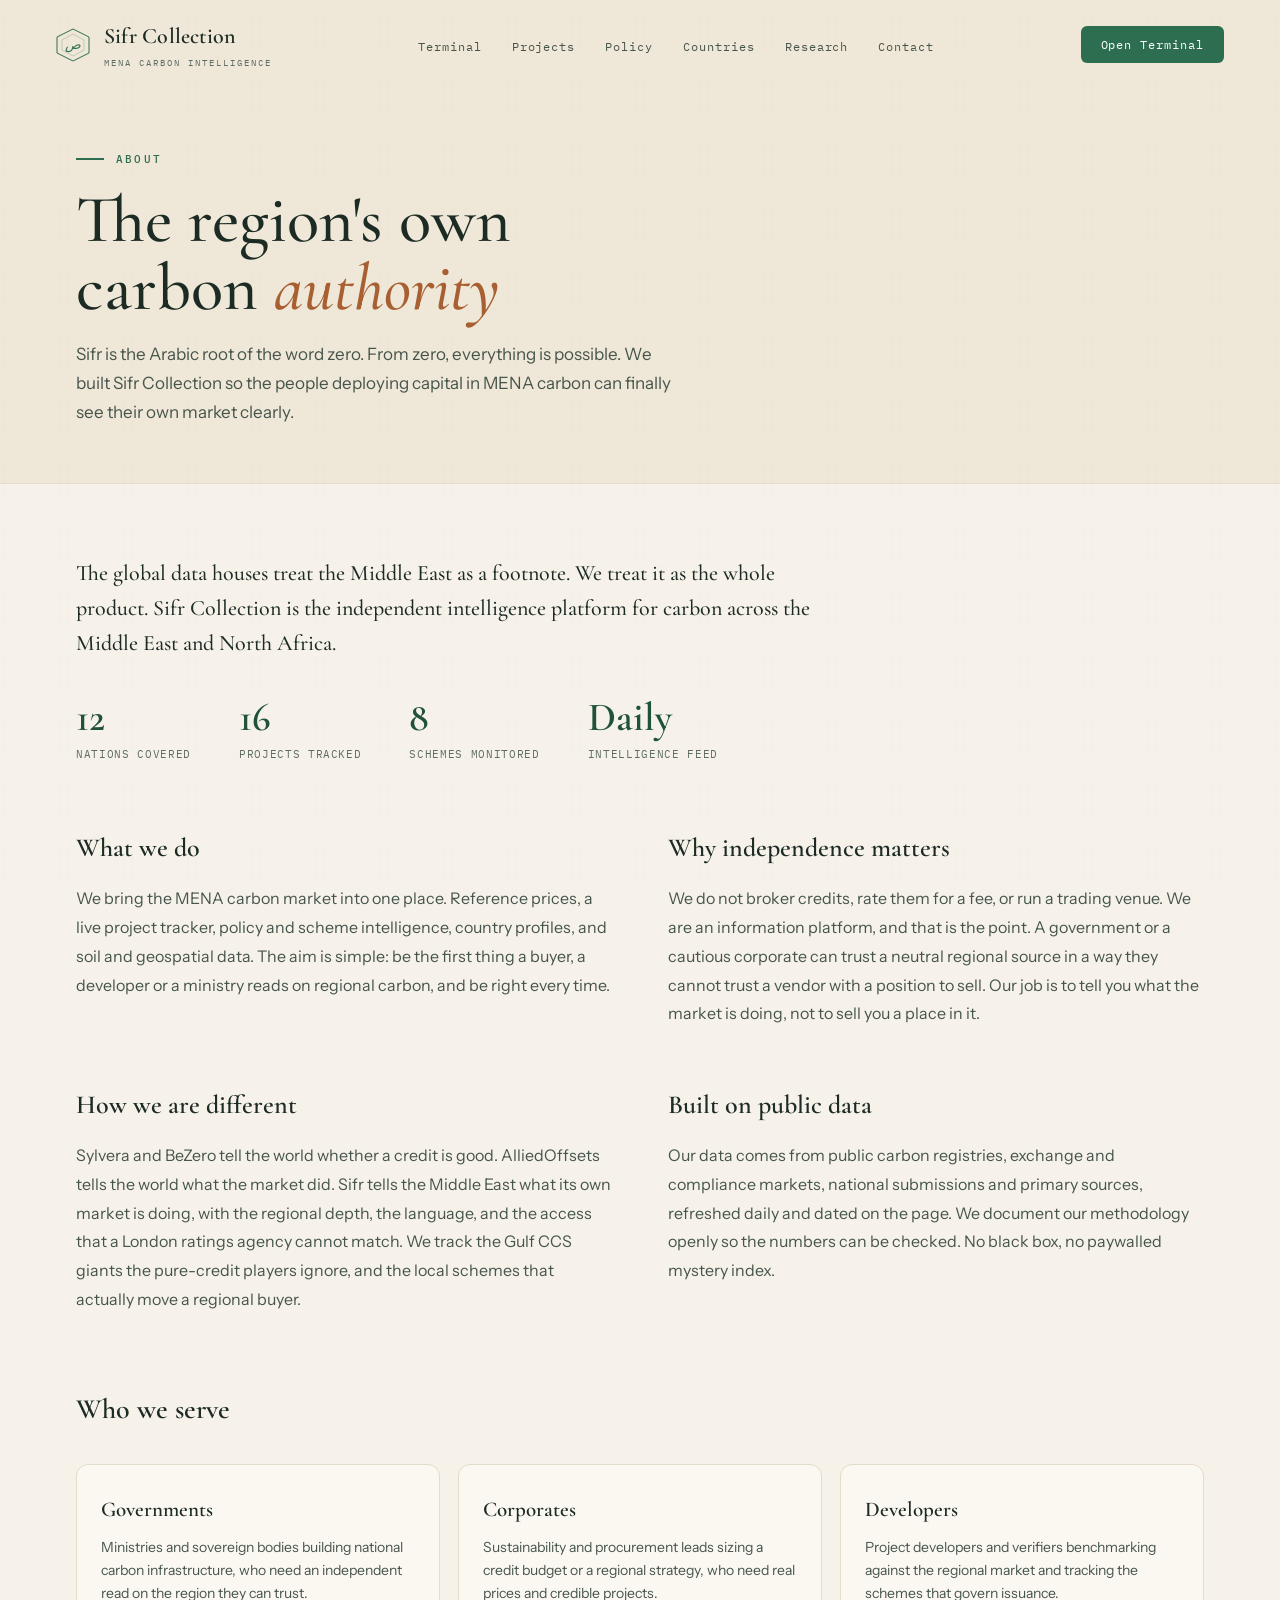
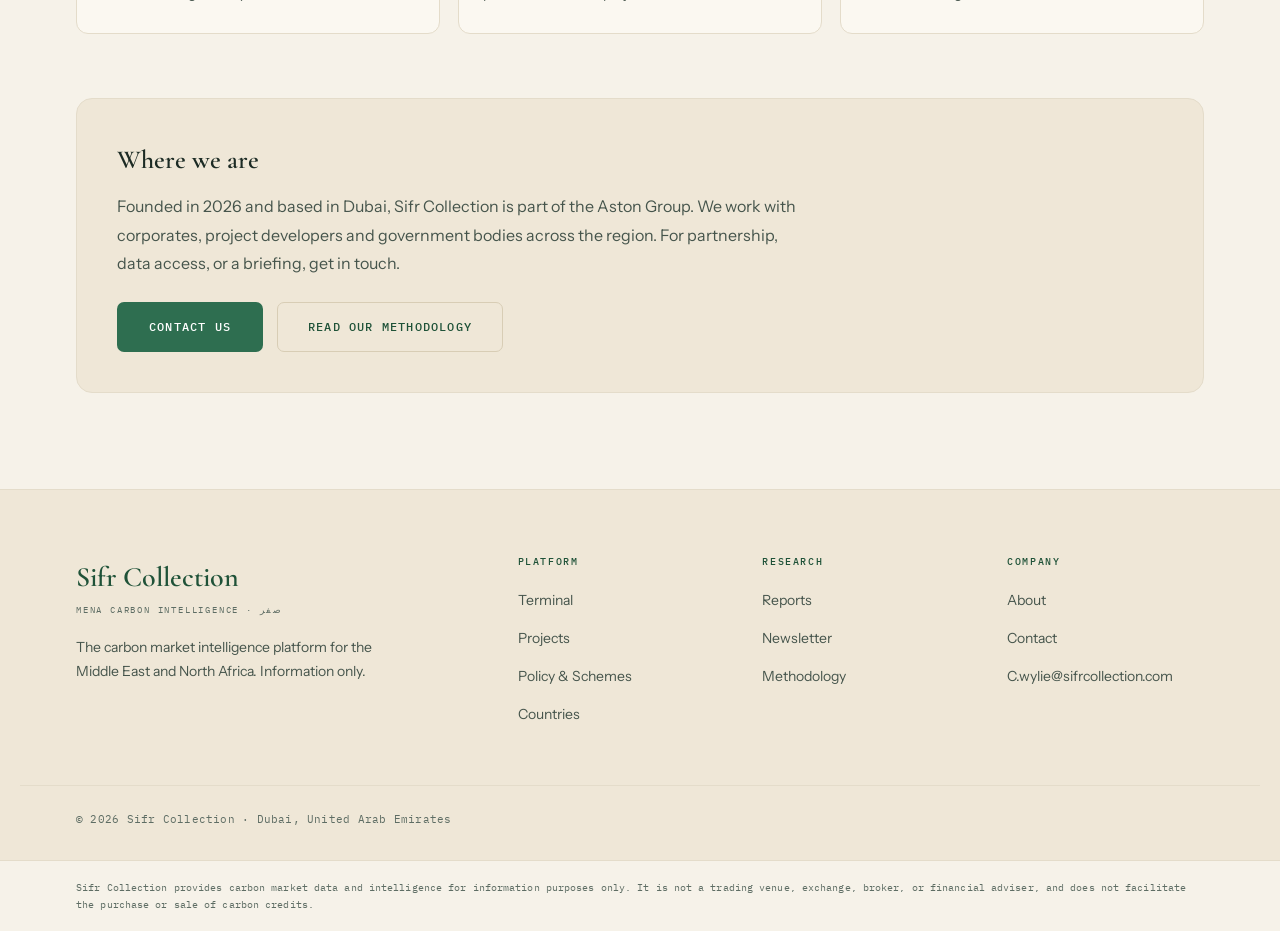
==== about.html @ 7e3edec4 "Deploy full rebuild: light design system, data-driven terminal, policy/countries/research/about/meth" ====
<!DOCTYPE html>
<html lang="en">
<head>
<meta charset="UTF-8">
<meta name="viewport" content="width=device-width, initial-scale=1.0">
<title>About Sifr Collection | MENA Carbon Intelligence</title>
<meta name="description" content="Sifr Collection is the independent carbon market intelligence platform for the Middle East and North Africa. Built for the governments, corporates and developers shaping the region's carbon economy.">
<link rel="canonical" href="https://sifrcollection.com/about">
<meta name="robots" content="index, follow, max-image-preview:large">
<link rel="icon" type="image/svg+xml" href="favicon.svg">
<meta property="og:type" content="website">
<meta property="og:site_name" content="Sifr Collection">
<meta property="og:title" content="About Sifr Collection">
<meta property="og:description" content="The independent carbon market intelligence platform for the Middle East and North Africa.">
<meta property="og:url" content="https://sifrcollection.com/about">
<meta property="og:image" content="https://sifrcollection.com/og-image.png">
<meta name="twitter:card" content="summary_large_image">
<link rel="stylesheet" href="shared.css">
<style>
.about-body { padding:72px 0 96px; }
.about-body .lede { font-size:22px; line-height:1.6; color:var(--text); max-width:760px; font-family:var(--serif); font-weight:500; }
.about-grid { display:grid; grid-template-columns:1fr 1fr; gap:56px; margin-top:64px; }
.about-block h3 { font-family:var(--serif); font-size:26px; font-weight:600; color:var(--text); margin-bottom:14px; }
.about-block p { font-size:16px; line-height:1.8; color:var(--sand-dim); }
.who-grid { display:grid; grid-template-columns:repeat(3,1fr); gap:18px; margin-top:32px; }
.who-card { background:var(--surface); border:1px solid var(--line); border-radius:12px; padding:28px 24px; }
.who-card .wt { font-family:var(--serif); font-size:21px; font-weight:600; color:var(--text); margin-bottom:8px; }
.who-card p { font-size:14px; line-height:1.65; color:var(--sand-dim); }
.fact-row { display:flex; gap:48px; flex-wrap:wrap; margin-top:36px; }
.fact .n { font-family:var(--serif); font-size:40px; font-weight:600; color:var(--green-deep); line-height:1; }
.fact .l { font-family:var(--mono); font-size:11px; letter-spacing:0.06em; color:var(--mist); text-transform:uppercase; margin-top:8px; }
@media(max-width:760px){ .about-grid{grid-template-columns:1fr;} .who-grid{grid-template-columns:1fr;} }
</style>
</head>
<body>
<div class="geo-pattern"></div>

<nav id="mainNav" class="scrolled">
  <a class="nav-logo" href="index.html">
    <svg width="34" height="34" viewBox="0 0 34 34" fill="none">
      <polygon points="17,1 33,9 33,25 17,33 1,25 1,9" fill="none" stroke="#2e6e50" stroke-width="1"/>
      <polygon points="17,6 28,12 28,22 17,28 6,22 6,12" fill="none" stroke="rgba(46,110,80,0.4)" stroke-width="0.6"/>
      <text x="17" y="21" text-anchor="middle" font-family="Georgia" font-size="13" fill="#2e6e50" font-style="italic">ص</text>
    </svg>
    <div><div class="nav-logo-ar">Sifr Collection</div><div class="nav-logo-en">MENA Carbon Intelligence</div></div>
  </a>
  <ul class="nav-links">
    <li><a href="dashboard.html">Terminal</a></li>
    <li><a href="projects.html">Projects</a></li>
    <li><a href="policy.html">Policy</a></li>
    <li><a href="countries.html">Countries</a></li>
    <li><a href="research.html">Research</a></li>
    <li><a href="index.html#contact">Contact</a></li>
  </ul>
  <a href="dashboard.html" class="nav-cta">Open Terminal</a>
</nav>

<section class="page-hero2">
  <div class="section-inner">
    <div class="eyebrow">About</div>
    <h1>The region's own<br>carbon <em>authority</em></h1>
    <p>Sifr is the Arabic root of the word zero. From zero, everything is possible. We built Sifr Collection so the people deploying capital in MENA carbon can finally see their own market clearly.</p>
  </div>
</section>

<section class="about-body">
  <div class="section-inner">
    <p class="lede">The global data houses treat the Middle East as a footnote. We treat it as the whole product. Sifr Collection is the independent intelligence platform for carbon across the Middle East and North Africa.</p>

    <div class="fact-row">
      <div class="fact"><div class="n">12</div><div class="l">Nations covered</div></div>
      <div class="fact"><div class="n">16</div><div class="l">Projects tracked</div></div>
      <div class="fact"><div class="n">8</div><div class="l">Schemes monitored</div></div>
      <div class="fact"><div class="n">Daily</div><div class="l">Intelligence feed</div></div>
    </div>

    <div class="about-grid">
      <div class="about-block">
        <h3>What we do</h3>
        <p>We bring the MENA carbon market into one place. Reference prices, a live project tracker, policy and scheme intelligence, country profiles, and soil and geospatial data. The aim is simple: be the first thing a buyer, a developer or a ministry reads on regional carbon, and be right every time.</p>
      </div>
      <div class="about-block">
        <h3>Why independence matters</h3>
        <p>We do not broker credits, rate them for a fee, or run a trading venue. We are an information platform, and that is the point. A government or a cautious corporate can trust a neutral regional source in a way they cannot trust a vendor with a position to sell. Our job is to tell you what the market is doing, not to sell you a place in it.</p>
      </div>
      <div class="about-block">
        <h3>How we are different</h3>
        <p>Sylvera and BeZero tell the world whether a credit is good. AlliedOffsets tells the world what the market did. Sifr tells the Middle East what its own market is doing, with the regional depth, the language, and the access that a London ratings agency cannot match. We track the Gulf CCS giants the pure-credit players ignore, and the local schemes that actually move a regional buyer.</p>
      </div>
      <div class="about-block">
        <h3>Built on public data</h3>
        <p>Our data comes from public carbon registries, exchange and compliance markets, national submissions and primary sources, refreshed daily and dated on the page. We document our methodology openly so the numbers can be checked. No black box, no paywalled mystery index.</p>
      </div>
    </div>

    <h3 style="font-family:var(--serif);font-size:28px;font-weight:600;color:var(--text);margin-top:72px">Who we serve</h3>
    <div class="who-grid">
      <div class="who-card"><div class="wt">Governments</div><p>Ministries and sovereign bodies building national carbon infrastructure, who need an independent read on the region they can trust.</p></div>
      <div class="who-card"><div class="wt">Corporates</div><p>Sustainability and procurement leads sizing a credit budget or a regional strategy, who need real prices and credible projects.</p></div>
      <div class="who-card"><div class="wt">Developers</div><p>Project developers and verifiers benchmarking against the regional market and tracking the schemes that govern issuance.</p></div>
    </div>

    <div style="margin-top:64px;padding:40px;background:var(--alt);border:1px solid var(--line);border-radius:16px">
      <h3 style="font-family:var(--serif);font-size:26px;font-weight:600;color:var(--text);margin-bottom:10px">Where we are</h3>
      <p style="font-size:16px;line-height:1.8;color:var(--sand-dim);max-width:680px">Founded in 2026 and based in Dubai, Sifr Collection is part of the Aston Group. We work with corporates, project developers and government bodies across the region. For partnership, data access, or a briefing, get in touch.</p>
      <div style="margin-top:24px;display:flex;gap:14px;flex-wrap:wrap">
        <a class="btn-primary" href="index.html#contact">Contact us</a>
        <a class="btn-secondary" href="methodology.html">Read our methodology</a>
      </div>
    </div>
  </div>
</section>

<footer>
  <div class="footer-grid">
    <div>
      <div class="footer-logo-text">Sifr Collection</div>
      <div class="footer-tagline">MENA Carbon Intelligence · صفر</div>
      <p class="footer-desc">The carbon market intelligence platform for the Middle East and North Africa. Information only.</p>
    </div>
    <div><div class="footer-col-title">Platform</div><ul class="footer-links">
      <li><a href="dashboard.html">Terminal</a></li><li><a href="projects.html">Projects</a></li>
      <li><a href="policy.html">Policy &amp; Schemes</a></li><li><a href="countries.html">Countries</a></li>
    </ul></div>
    <div><div class="footer-col-title">Research</div><ul class="footer-links">
      <li><a href="research.html">Reports</a></li><li><a href="research.html#newsletter">Newsletter</a></li>
      <li><a href="methodology.html">Methodology</a></li>
    </ul></div>
    <div><div class="footer-col-title">Company</div><ul class="footer-links">
      <li><a href="about.html">About</a></li><li><a href="index.html#contact">Contact</a></li>
      <li><a href="mailto:C.wylie@sifrcollection.com">C.wylie@sifrcollection.com</a></li>
    </ul></div>
  </div>
  <div class="footer-bottom"><div class="footer-copy">© 2026 Sifr Collection · Dubai, United Arab Emirates</div></div>
</footer>
<div class="disclaimer-strip"><div class="disclaimer-inner">Sifr Collection provides carbon market data and intelligence for information purposes only. It is not a trading venue, exchange, broker, or financial adviser, and does not facilitate the purchase or sale of carbon credits.</div></div>

<script>
const nav=document.getElementById('mainNav'); addEventListener('scroll',()=>nav.classList.toggle('scrolled',scrollY>40),{passive:true});
</script>
</body>
</html>
---- shared.css ----
/* ── SIFR COLLECTION — SHARED STYLES (Light / Airy system) ── */
@import url('https://fonts.googleapis.com/css2?family=Cormorant+Garamond:ital,wght@0,400;0,500;0,600;1,400;1,500&family=Instrument+Sans:wght@400;500;600&family=IBM+Plex+Mono:wght@400;500&display=swap');

:root {
  /* Surfaces */
  --paper: #f6f2e9;        /* page background (warm ivory) */
  --surface: #fbf8f1;      /* cards / panels */
  --alt: #efe7d7;          /* alternating section bands */
  /* Legacy aliases kept so existing component CSS still resolves */
  --ink: #f6f2e9;          /* was dark bg; now = paper */
  --midnight: #efe7d7;     /* was dark section; now = alt band */
  --stone: #ece4d3;
  --slate: #d8cdb5;        /* now a light border tone */

  /* Text */
  --text: #1c2b24;         /* primary ink */
  --sand: #1c2b24;         /* legacy: primary text */
  --sand-dim: #46554c;     /* legacy: secondary body text */
  --mist: #5e6d64;         /* legacy: muted captions */

  /* Accents */
  --green: #2e6e50;
  --green-deep: #1f5238;
  --verdigris: #2e6e50;        /* legacy alias */
  --verdigris-bright: #2e6e50; /* legacy alias */
  --clay: #a85f32;
  --copper: #a85f32;
  --gold: #9a7b3e;
  --up: #2e6e50;
  --dn: #a8472e;

  /* Lines */
  --line: #e4dcca;
  --line-strong: #d8cdb5;

  --serif: 'Cormorant Garamond', Georgia, serif;
  --sans: 'Instrument Sans', system-ui, sans-serif;
  --mono: 'IBM Plex Mono', monospace;
}

*, *::before, *::after { margin:0; padding:0; box-sizing:border-box; }
html { scroll-behavior: smooth; }
body { background: var(--paper); color: var(--text); font-family: var(--sans); font-size: 17px; line-height: 1.65; overflow-x: hidden; -webkit-font-smoothing: antialiased; }

@media (prefers-reduced-motion: reduce) {
  *, *::before, *::after { animation-duration:0.001ms !important; animation-iteration-count:1 !important; transition-duration:0.001ms !important; scroll-behavior:auto !important; }
  .reveal { opacity:1 !important; transform:none !important; }
}
:focus-visible { outline: 2px solid var(--green); outline-offset: 3px; }

/* Decorative geo texture: very subtle on light */
.geo-pattern { position:fixed; inset:0; opacity:0.025; pointer-events:none; z-index:0; background-image:url("data:image/svg+xml,%3Csvg width='64' height='64' viewBox='0 0 64 64' xmlns='http://www.w3.org/2000/svg'%3E%3Cg fill='none' stroke='%231c2b24' stroke-width='0.5'%3E%3Cpolygon points='32,3 60,18 60,46 32,61 4,46 4,18'/%3E%3C/g%3E%3C/svg%3E"); }

/* ── NAV ── */
nav { position:fixed; top:0; left:0; right:0; z-index:100; display:flex; align-items:center; justify-content:space-between; padding:18px 56px; transition:background 0.3s, padding 0.3s, box-shadow 0.3s; }
nav.scrolled { background:rgba(246,242,233,0.9); backdrop-filter:blur(14px); padding:12px 56px; border-bottom:1px solid var(--line); }
.nav-logo { display:flex; align-items:center; gap:14px; text-decoration:none; }
.nav-logo-ar { font-family:var(--serif); font-size:22px; font-weight:600; color:var(--text); letter-spacing:0.01em; }
.nav-logo-en { font-family:var(--mono); font-size:9px; letter-spacing:0.22em; color:var(--mist); text-transform:uppercase; margin-top:2px; }
.nav-links { display:flex; gap:30px; list-style:none; }
.nav-links a { font-family:var(--mono); font-size:12px; letter-spacing:0.08em; color:var(--sand-dim); text-decoration:none; transition:color 0.2s; position:relative; }
.nav-links a::after { content:''; position:absolute; bottom:-4px; left:0; right:100%; height:1.5px; background:var(--green); transition:right 0.3s ease; }
.nav-links a:hover { color:var(--green-deep); }
.nav-links a:hover::after, .nav-links a.active::after { right:0; }
.nav-links a.active { color:var(--green-deep); }
.nav-cta { font-family:var(--mono); font-size:12px; letter-spacing:0.08em; color:#fff; background:var(--green); text-decoration:none; padding:9px 20px; border-radius:6px; transition:background 0.2s; }
.nav-cta:hover { background:var(--green-deep); }

/* ── SECTIONS ── */
.section-inner { max-width:1240px; margin:0 auto; padding:0 56px; }
.section-label { font-family:var(--mono); font-size:11px; letter-spacing:0.22em; text-transform:uppercase; color:var(--green); display:flex; align-items:center; gap:12px; margin-bottom:22px; font-weight:500; }
.section-label::before { content:''; display:block; width:28px; height:2px; background:var(--green); }
.section-title { font-family:var(--serif); font-size:clamp(34px,4.2vw,58px); font-weight:500; line-height:1.05; letter-spacing:-0.005em; color:var(--text); }
.section-title em { font-style:italic; color:var(--clay); }

/* ── BUTTONS ── */
.btn-primary { font-family:var(--mono); font-size:12px; letter-spacing:0.1em; text-transform:uppercase; color:#fff; background:var(--green); border:none; padding:15px 32px; border-radius:7px; cursor:pointer; transition:background 0.25s, transform 0.15s; text-decoration:none; display:inline-block; font-weight:500; }
.btn-primary:hover { background:var(--green-deep); transform:translateY(-1px); }
.btn-secondary { font-family:var(--mono); font-size:12px; letter-spacing:0.1em; text-transform:uppercase; color:var(--green-deep); background:transparent; border:1.5px solid var(--line-strong); padding:14px 30px; border-radius:7px; cursor:pointer; transition:all 0.25s; text-decoration:none; display:inline-block; font-weight:500; }
.btn-secondary:hover { border-color:var(--green); background:rgba(46,110,80,0.05); }

/* ── REVEAL ── */
.reveal { opacity:0; transform:translateY(24px); transition:opacity 0.7s ease, transform 0.7s ease; }
.reveal.visible { opacity:1; transform:translateY(0); }
.reveal-delay-1 { transition-delay:0.08s; }
.reveal-delay-2 { transition-delay:0.16s; }
.reveal-delay-3 { transition-delay:0.24s; }
.reveal-delay-4 { transition-delay:0.32s; }

/* ── FOOTER ── */
footer { background:var(--alt); border-top:1px solid var(--line); padding:64px 0 32px; }
.footer-grid { max-width:1240px; margin:0 auto; padding:0 56px; display:grid; grid-template-columns:2fr 1fr 1fr 1fr; gap:48px; margin-bottom:48px; }
.footer-logo-text { font-family:var(--serif); font-size:28px; font-weight:600; color:var(--green-deep); margin-bottom:3px; }
.footer-tagline { font-family:var(--mono); font-size:9px; letter-spacing:0.2em; color:var(--mist); text-transform:uppercase; margin-bottom:18px; }
.footer-desc { font-size:14px; color:var(--sand-dim); line-height:1.7; max-width:300px; }
.footer-col-title { font-family:var(--mono); font-size:10px; letter-spacing:0.16em; color:var(--green-deep); text-transform:uppercase; margin-bottom:14px; font-weight:500; }
.footer-links { list-style:none; }
.footer-links li { margin-bottom:10px; }
.footer-links a { font-size:14px; color:var(--sand-dim); text-decoration:none; transition:color 0.2s; }
.footer-links a:hover { color:var(--green-deep); }
.footer-bottom { max-width:1240px; margin:0 auto; padding:24px 56px 0; border-top:1px solid var(--line); display:flex; justify-content:space-between; align-items:center; gap:16px; }
.footer-copy { font-family:var(--mono); font-size:11px; color:var(--mist); letter-spacing:0.02em; }
.footer-cert { display:flex; gap:10px; align-items:center; flex-wrap:wrap; }
.cert-badge { font-family:var(--mono); font-size:9px; letter-spacing:0.08em; color:var(--green-deep); border:1px solid var(--line-strong); padding:4px 9px; border-radius:4px; text-transform:uppercase; background:var(--surface); }

/* ── Legal / disclaimer ── */
.disclaimer-strip { background:var(--paper); border-top:1px solid var(--line); }
.disclaimer-inner { max-width:1240px; margin:0 auto; padding:18px 56px; font-family:var(--mono); font-size:10px; line-height:1.7; letter-spacing:0.01em; color:var(--mist); }
.source-note { font-family:var(--mono); font-size:11px; letter-spacing:0.02em; color:var(--mist); }

/* ── Scrollbar ── */
::-webkit-scrollbar { width:10px; }
::-webkit-scrollbar-track { background:var(--alt); }
::-webkit-scrollbar-thumb { background:var(--line-strong); border-radius:5px; }
::-webkit-scrollbar-thumb:hover { background:var(--mist); }

/* ── Shared page components (policy, countries, research) ── */
.page-hero2 { padding:150px 0 56px; background:var(--alt); border-bottom:1px solid var(--line); }
.page-hero2 .eyebrow { font-family:var(--mono); font-size:11px; letter-spacing:0.2em; color:var(--green); text-transform:uppercase; margin-bottom:18px; display:flex; align-items:center; gap:12px; font-weight:500; }
.page-hero2 .eyebrow::before { content:''; display:block; width:28px; height:2px; background:var(--green); }
.page-hero2 h1 { font-family:var(--serif); font-size:clamp(40px,5.2vw,68px); font-weight:500; line-height:1.02; color:var(--text); margin-bottom:18px; }
.page-hero2 h1 em { font-style:italic; color:var(--clay); }
.page-hero2 p { font-size:17px; color:var(--sand-dim); max-width:600px; line-height:1.7; }
.page-body { padding:64px 0 96px; }
.sifr-grid { display:grid; grid-template-columns:repeat(3,1fr); gap:18px; }
.sifr-card { background:var(--surface); border:1px solid var(--line); border-radius:14px; padding:28px 26px; cursor:pointer; transition:transform 0.25s, box-shadow 0.25s; }
.sifr-card:hover { transform:translateY(-3px); box-shadow:0 18px 38px -24px rgba(28,43,36,0.4); }
.sc-tag { font-family:var(--mono); font-size:9px; letter-spacing:0.1em; text-transform:uppercase; padding:4px 9px; border-radius:5px; background:rgba(46,110,80,0.1); color:var(--green-deep); border:1px solid rgba(46,110,80,0.2); display:inline-block; }
.sc-tag.amber { background:rgba(168,95,50,0.1); color:var(--clay); border-color:rgba(168,95,50,0.25); }
.sc-flag { font-size:30px; line-height:1; margin:14px 0 8px; }
.sc-title { font-family:var(--serif); font-size:24px; font-weight:600; color:var(--text); line-height:1.18; margin-top:12px; }
.sc-sub { font-family:var(--mono); font-size:10px; letter-spacing:0.06em; color:var(--mist); text-transform:uppercase; margin-top:6px; }
.sc-desc { font-size:14px; color:var(--sand-dim); line-height:1.65; margin-top:12px; }
.sc-foot { margin-top:18px; font-family:var(--mono); font-size:11px; letter-spacing:0.08em; text-transform:uppercase; color:var(--green); }
.sc-stat { display:flex; gap:18px; margin-top:14px; }
.sc-stat div span { display:block; }
.sc-stat .n { font-family:var(--serif); font-size:24px; font-weight:600; color:var(--green-deep); }
.sc-stat .l { font-family:var(--mono); font-size:9px; letter-spacing:0.06em; color:var(--mist); text-transform:uppercase; margin-top:2px; }

.sifr-backdrop { position:fixed; inset:0; background:rgba(28,43,36,0.4); backdrop-filter:blur(2px); z-index:500; opacity:0; pointer-events:none; transition:opacity 0.2s; }
.sifr-backdrop.open { opacity:1; pointer-events:auto; }
.sifr-modal { position:fixed; top:50%; left:50%; transform:translate(-50%,-48%); width:min(580px,92vw); max-height:88vh; overflow-y:auto; background:var(--surface); border:1px solid var(--line-strong); border-radius:16px; box-shadow:0 40px 80px -30px rgba(28,43,36,0.45); z-index:501; opacity:0; pointer-events:none; transition:opacity 0.2s, transform 0.2s; }
.sifr-modal.open { opacity:1; pointer-events:auto; transform:translate(-50%,-50%); }
.sm-head { padding:26px 28px; border-bottom:1px solid var(--line); display:flex; justify-content:space-between; align-items:flex-start; gap:16px; }
.sm-eyebrow { font-family:var(--mono); font-size:10px; letter-spacing:0.12em; text-transform:uppercase; color:var(--green); margin-bottom:10px; }
.sm-title { font-family:var(--serif); font-size:30px; font-weight:600; line-height:1.08; color:var(--text); }
.sm-close { width:34px; height:34px; border-radius:9px; border:1px solid var(--line-strong); background:var(--paper); color:var(--mist); font-size:20px; cursor:pointer; flex-shrink:0; line-height:1; }
.sm-close:hover { color:var(--dn); border-color:var(--dn); }
.sm-body { padding:24px 28px; }
.sm-desc { font-size:15px; line-height:1.7; color:var(--sand-dim); margin-bottom:22px; }
.sm-row { display:flex; justify-content:space-between; padding:11px 0; border-bottom:1px solid var(--line); font-size:13px; gap:16px; }
.sm-row:last-child { border-bottom:none; }
.sm-row .k { color:var(--mist); font-family:var(--mono); font-size:11px; letter-spacing:0.04em; text-transform:uppercase; flex-shrink:0; }
.sm-row .v { color:var(--text); font-weight:500; text-align:right; }
.sm-block-label { font-family:var(--mono); font-size:10px; letter-spacing:0.08em; text-transform:uppercase; color:var(--mist); margin:20px 0 8px; }
.sm-chip { display:inline-block; font-family:var(--mono); font-size:10px; color:var(--green-deep); background:rgba(46,110,80,0.08); border:1px solid rgba(46,110,80,0.18); border-radius:5px; padding:5px 9px; margin:0 6px 6px 0; }
.sm-proj { display:block; padding:10px 0; border-bottom:1px solid var(--line); text-decoration:none; color:var(--text); font-size:13px; }
.sm-proj:last-child { border-bottom:none; }
.sm-proj .pt { color:var(--mist); font-family:var(--mono); font-size:10px; }
.sm-cta { margin-top:22px; display:flex; gap:12px; flex-wrap:wrap; }

/* FAQ (AEO) */
.faq-section { padding:90px 0; background:var(--alt); }
.faq-item { border-bottom:1px solid var(--line); padding:24px 0; }
.faq-q { font-family:var(--serif); font-size:21px; font-weight:600; color:var(--text); margin-bottom:10px; }
.faq-a { font-size:15px; line-height:1.7; color:var(--sand-dim); }

@media (max-width:900px){ .sifr-grid{ grid-template-columns:1fr 1fr; } }
@media (max-width:600px){ .sifr-grid{ grid-template-columns:1fr; } }

/* ── Responsive ── */
@media (max-width: 1024px) {
  .section-inner { padding:0 32px; }
  nav, nav.scrolled { padding:14px 32px; }
  .footer-grid, .footer-bottom, .disclaimer-inner { padding-left:32px; padding-right:32px; }
}
@media (max-width: 760px) {
  body { font-size:16px; }
  .nav-links { display:none; }
  nav, nav.scrolled { padding:12px 20px; }
  .nav-cta { padding:8px 14px; }
  .section-inner { padding:0 20px; }
  .footer-grid { grid-template-columns:1fr 1fr; gap:32px; padding:0 20px; }
  .footer-bottom { flex-direction:column; align-items:flex-start; padding:24px 20px 0; }
  .disclaimer-inner { padding:16px 20px; }
}
@media (max-width: 480px) {
  .footer-grid { grid-template-columns:1fr; }
}
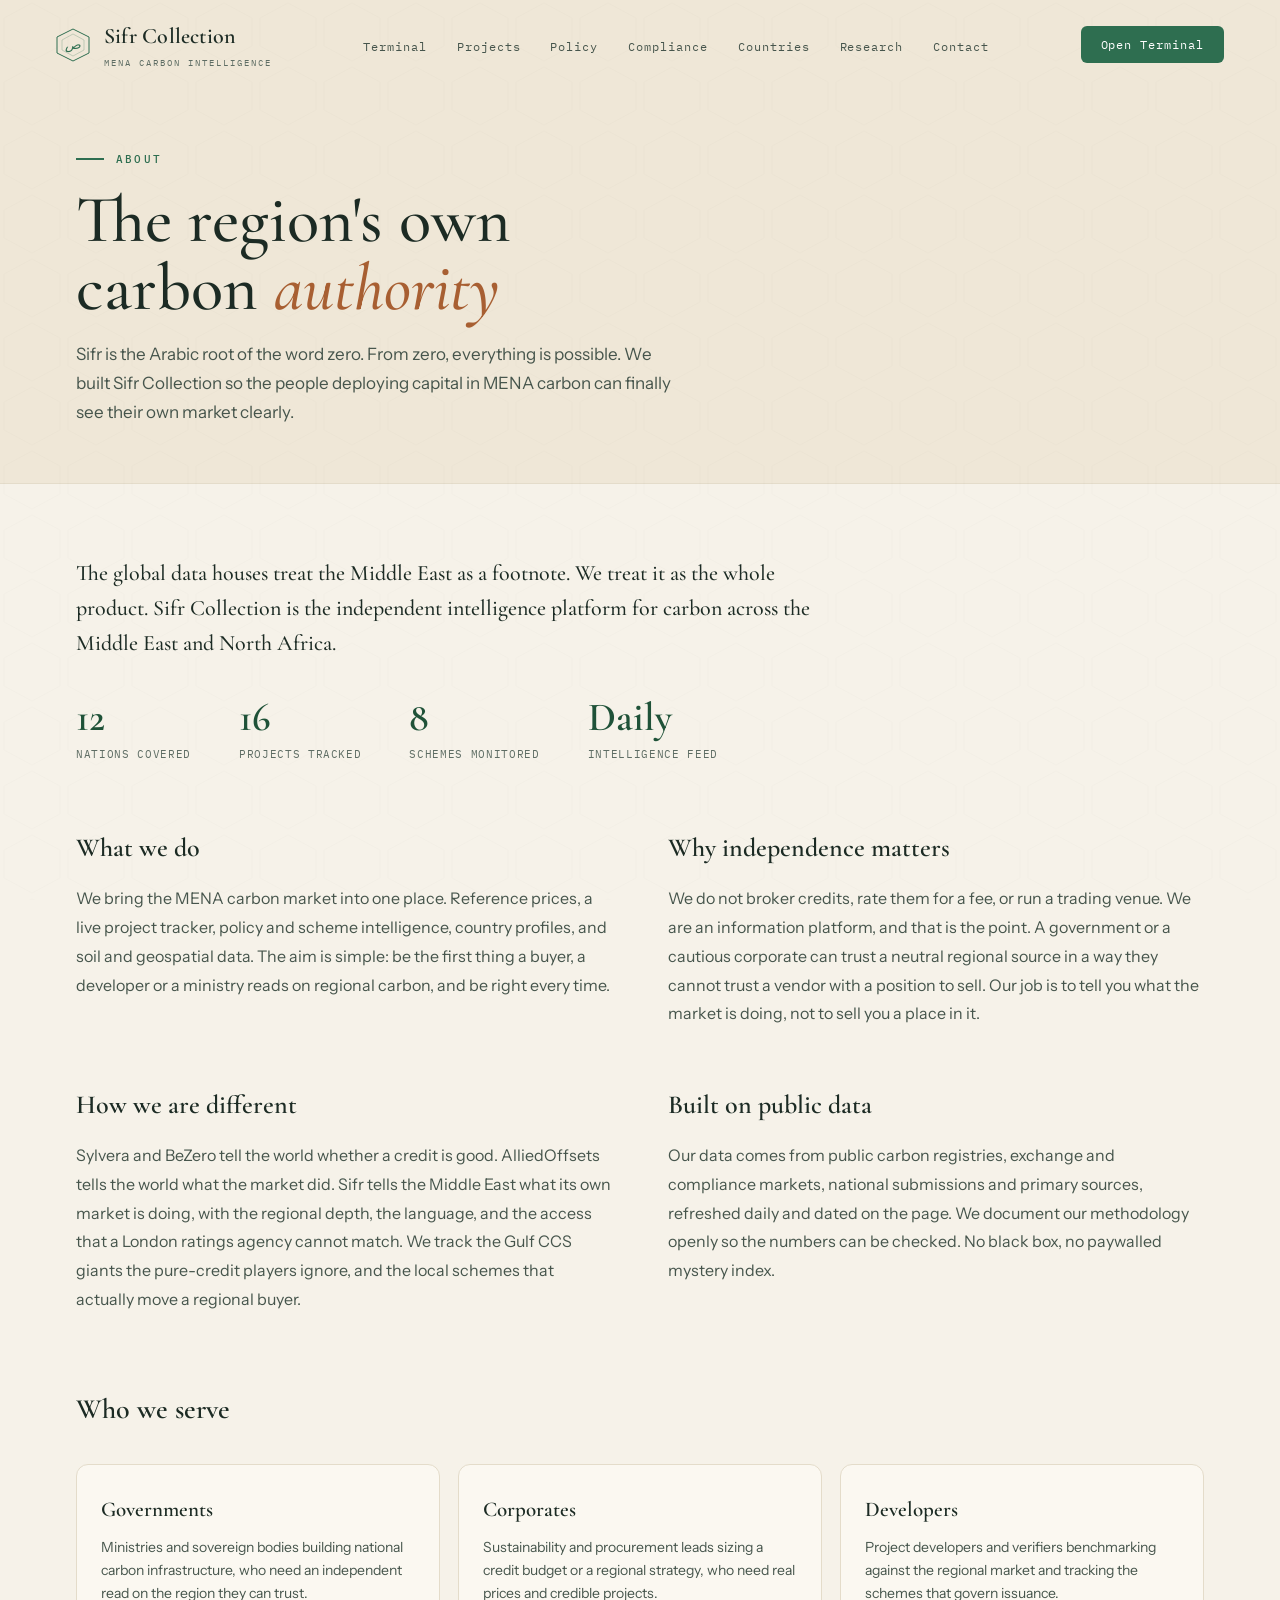
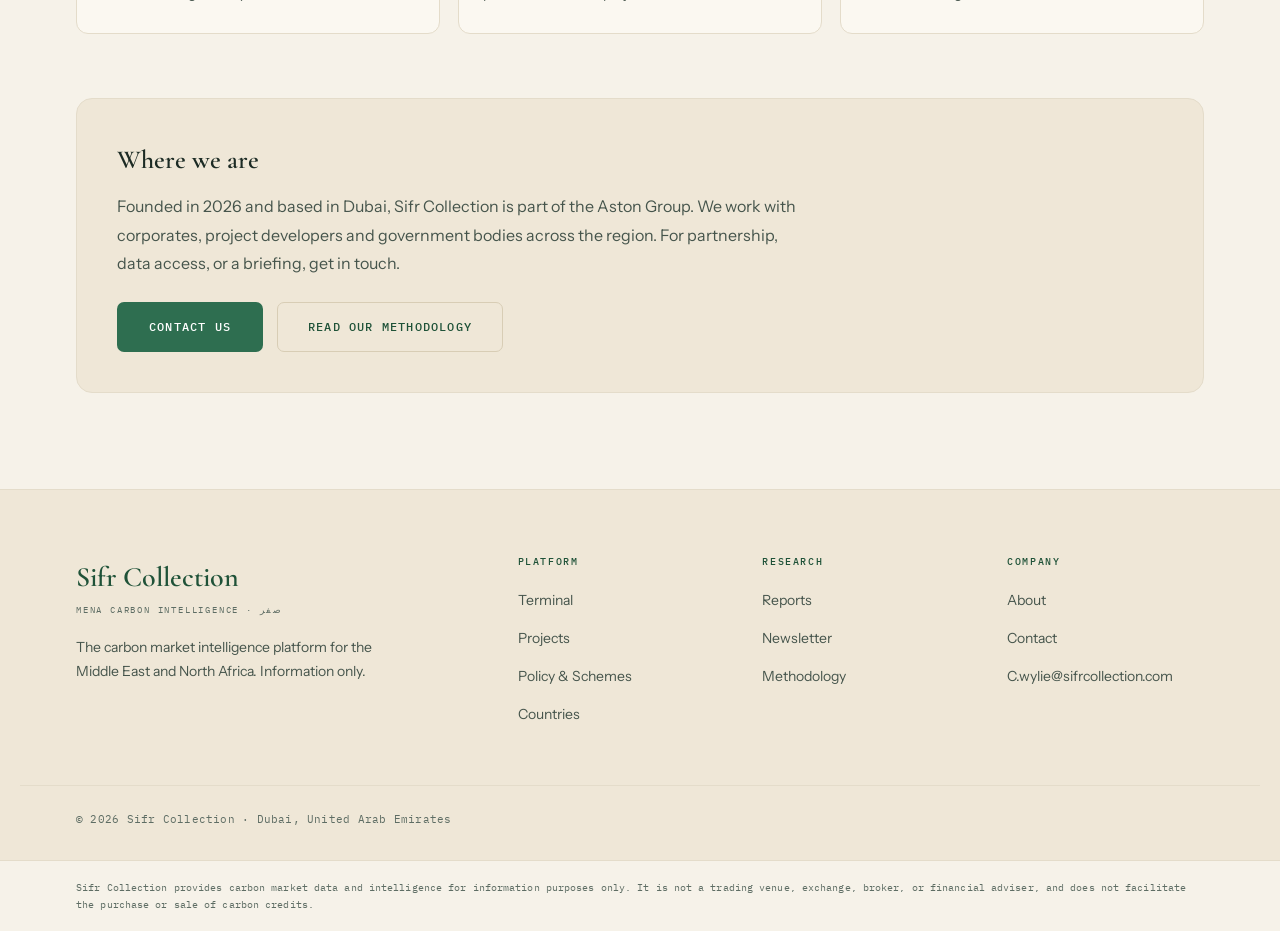
==== commit a5f8b9a1: "Add MENA compliance calendar (status board + dated deadlines) and nav link" ====
--- a/about.html
+++ b/about.html
@@ -48,6 +48,7 @@
     <li><a href="dashboard.html">Terminal</a></li>
     <li><a href="projects.html">Projects</a></li>
     <li><a href="policy.html">Policy</a></li>
+    <li><a href="compliance.html">Compliance</a></li>
     <li><a href="countries.html">Countries</a></li>
     <li><a href="research.html">Research</a></li>
     <li><a href="index.html#contact">Contact</a></li>
--- a/shared.css
+++ b/shared.css
@@ -176,14 +176,47 @@
 }
 @media (max-width: 760px) {
   body { font-size:16px; }
-  .nav-links { display:none; }
-  nav, nav.scrolled { padding:12px 20px; }
-  .nav-cta { padding:8px 14px; }
+  /* Compact 2-row mobile nav (CSS grid): logo + CTA on top,
+     a single scrollable links strip underneath. Replaces the links
+     that used to vanish, without the bulky 3-row wrap. */
+  nav, nav.scrolled {
+    display:grid; grid-template-columns:1fr auto;
+    grid-template-areas:"logo cta" "links links";
+    align-items:center; column-gap:10px; row-gap:6px;
+    padding:8px 16px;
+    background:rgba(246,242,233,0.97);
+    -webkit-backdrop-filter:blur(12px); backdrop-filter:blur(12px);
+    border-bottom:1px solid var(--line);
+  }
+  .nav-logo { grid-area:logo; gap:10px; min-width:0; }
+  .nav-logo-ar { font-size:18px; white-space:nowrap; }
+  .nav-logo-en { display:none; }
+  nav > div { grid-area:cta; justify-self:end; flex-wrap:nowrap; }
+  .nav-links {
+    grid-area:links;
+    display:flex; flex-wrap:nowrap; overflow-x:auto; gap:18px;
+    padding-top:6px; border-top:1px solid var(--line);
+    -webkit-overflow-scrolling:touch; scrollbar-width:none;
+  }
+  .nav-links::-webkit-scrollbar { display:none; }
+  .nav-links a { font-size:12.5px; letter-spacing:0.04em; white-space:nowrap; flex:0 0 auto; padding:1px 0; }
+  .nav-links a::after { display:none; }
+  .nav-cta { padding:8px 13px; }
   .section-inner { padding:0 20px; }
+  .section-title { font-size:clamp(30px,8.4vw,44px); }
+  .page-hero2 { padding:104px 0 40px; }
+  .page-hero2 p { font-size:16px; }
+  .page-body { padding:44px 0 64px; }
+  .faq-section { padding:60px 0; }
   .footer-grid { grid-template-columns:1fr 1fr; gap:32px; padding:0 20px; }
   .footer-bottom { flex-direction:column; align-items:flex-start; padding:24px 20px 0; }
   .disclaimer-inner { padding:16px 20px; }
 }
 @media (max-width: 480px) {
   .footer-grid { grid-template-columns:1fr; }
-}
+  .section-inner { padding:0 16px; }
+}
+@media (max-width: 400px) {
+  .nav-logo-ar { font-size:16px; }
+  .nav-cta { padding:7px 11px; font-size:11px; }
+}
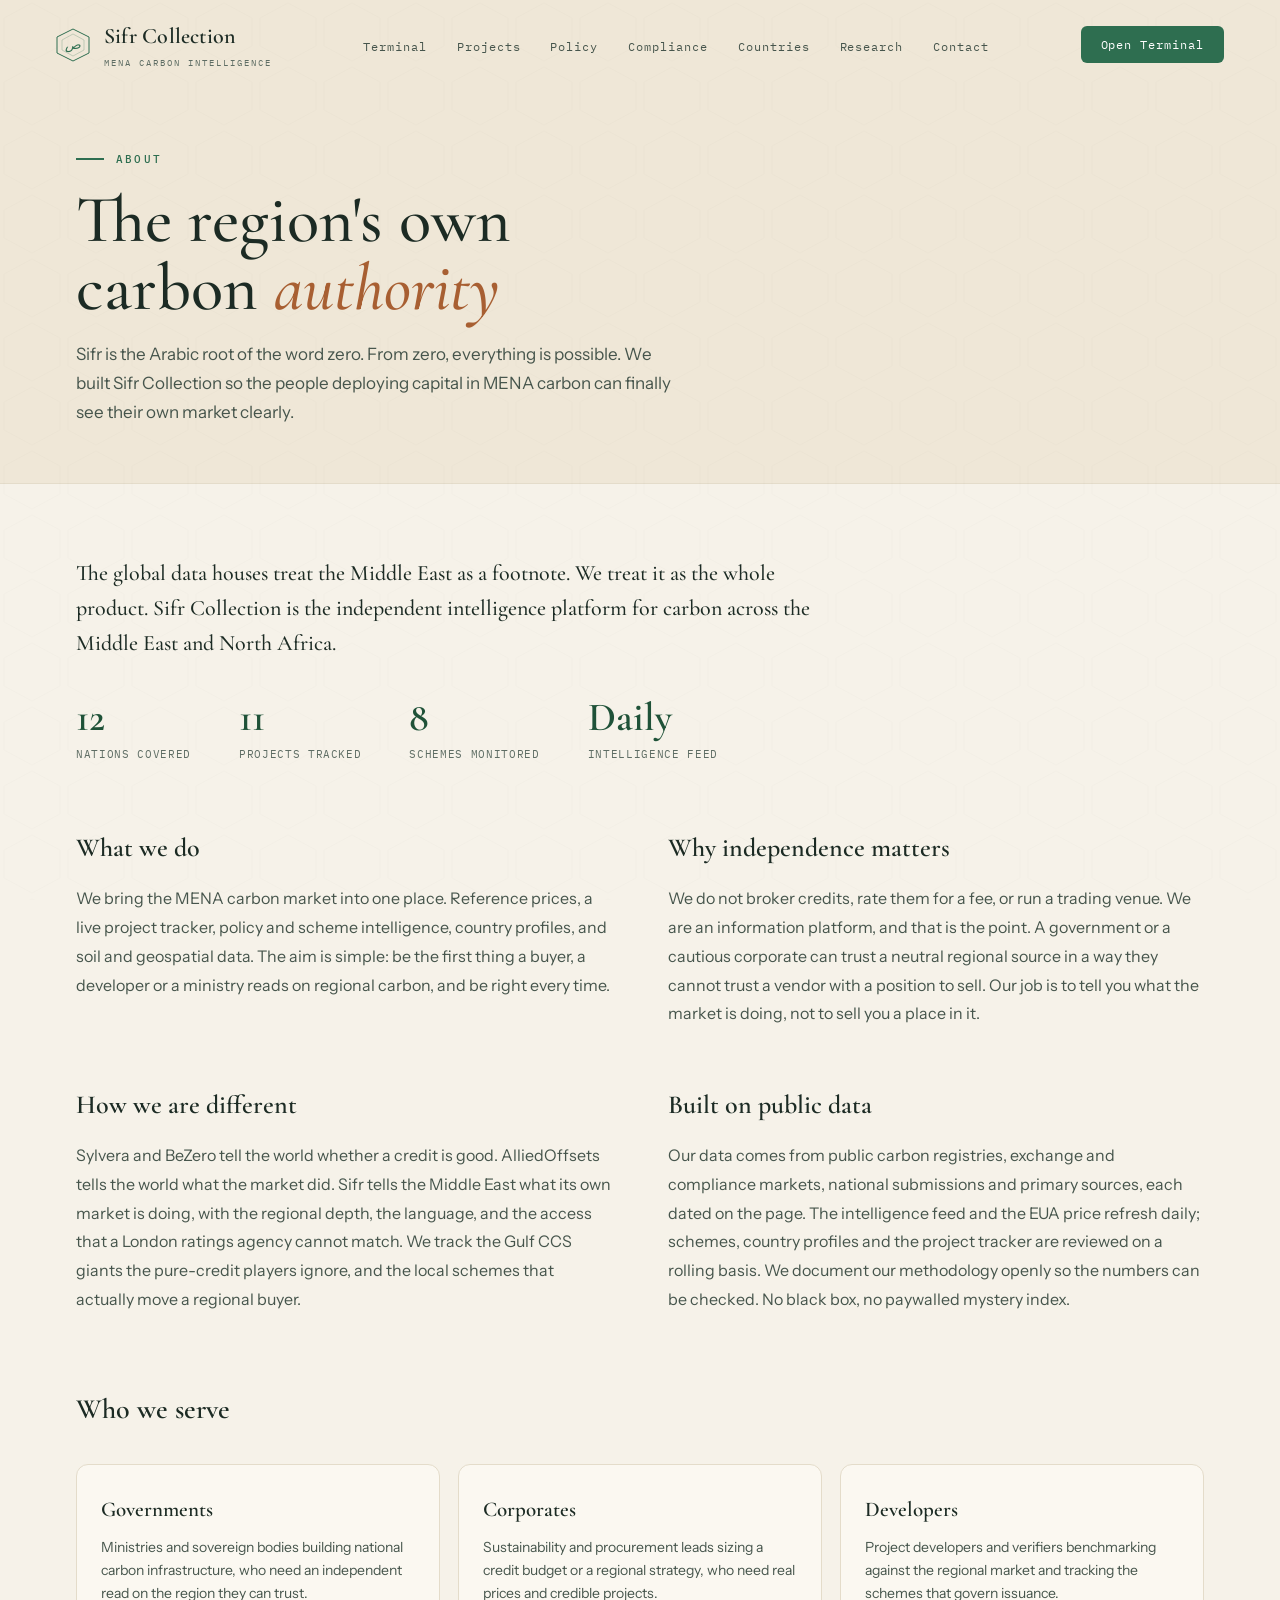
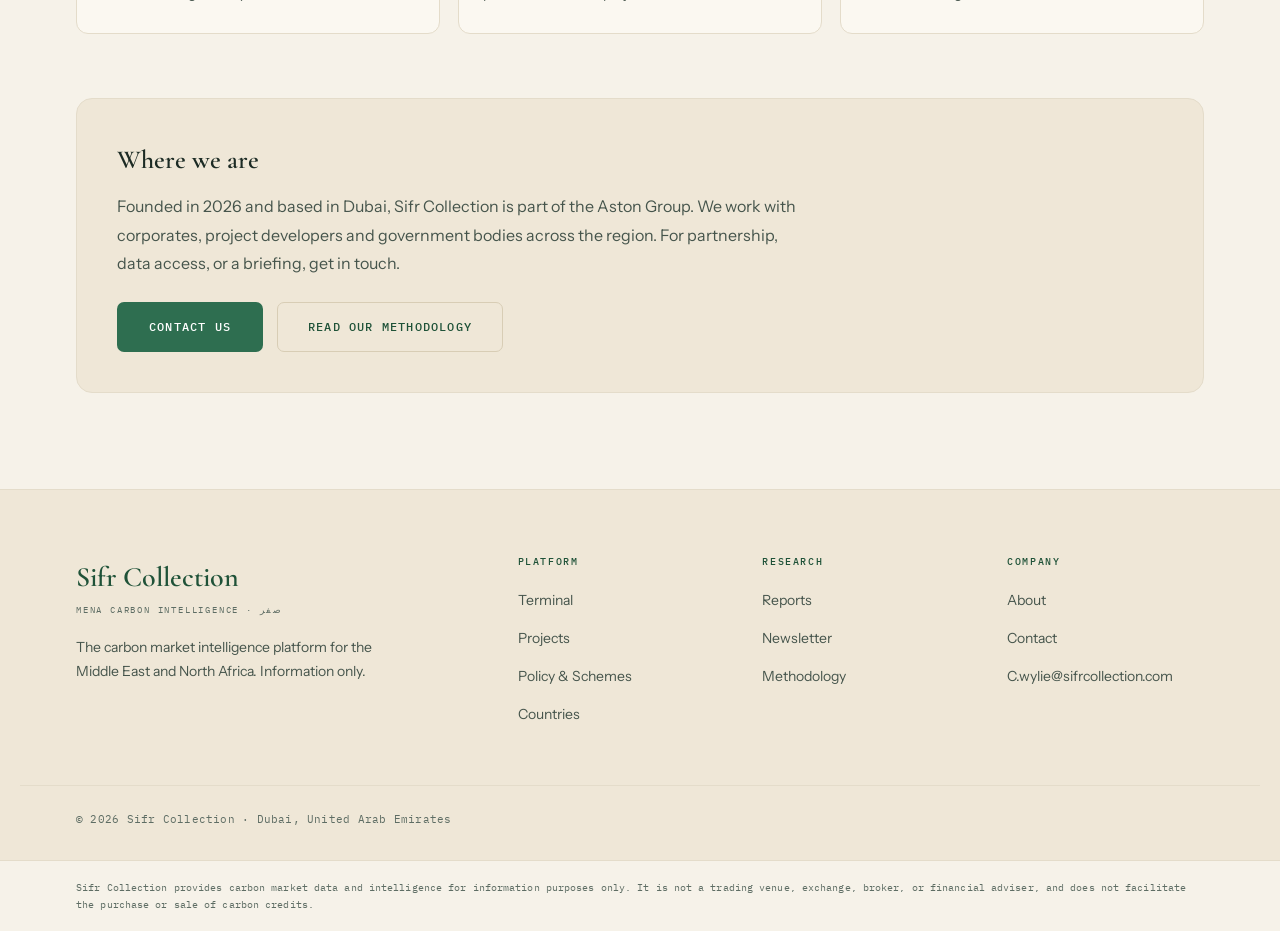
==== commit 854a94ec: "prose audit fix: about.html. Correct stale project count 16 to 11 (dataset has 11 after the 8 Jul au" ====
--- a/about.html
+++ b/about.html
@@ -70,7 +70,7 @@
 
     <div class="fact-row">
       <div class="fact"><div class="n">12</div><div class="l">Nations covered</div></div>
-      <div class="fact"><div class="n">16</div><div class="l">Projects tracked</div></div>
+      <div class="fact"><div class="n">11</div><div class="l">Projects tracked</div></div>
       <div class="fact"><div class="n">8</div><div class="l">Schemes monitored</div></div>
       <div class="fact"><div class="n">Daily</div><div class="l">Intelligence feed</div></div>
     </div>
@@ -90,7 +90,7 @@
       </div>
       <div class="about-block">
         <h3>Built on public data</h3>
-        <p>Our data comes from public carbon registries, exchange and compliance markets, national submissions and primary sources, refreshed daily and dated on the page. We document our methodology openly so the numbers can be checked. No black box, no paywalled mystery index.</p>
+        <p>Our data comes from public carbon registries, exchange and compliance markets, national submissions and primary sources, each dated on the page. The intelligence feed and the EUA price refresh daily; schemes, country profiles and the project tracker are reviewed on a rolling basis. We document our methodology openly so the numbers can be checked. No black box, no paywalled mystery index.</p>
       </div>
     </div>
 
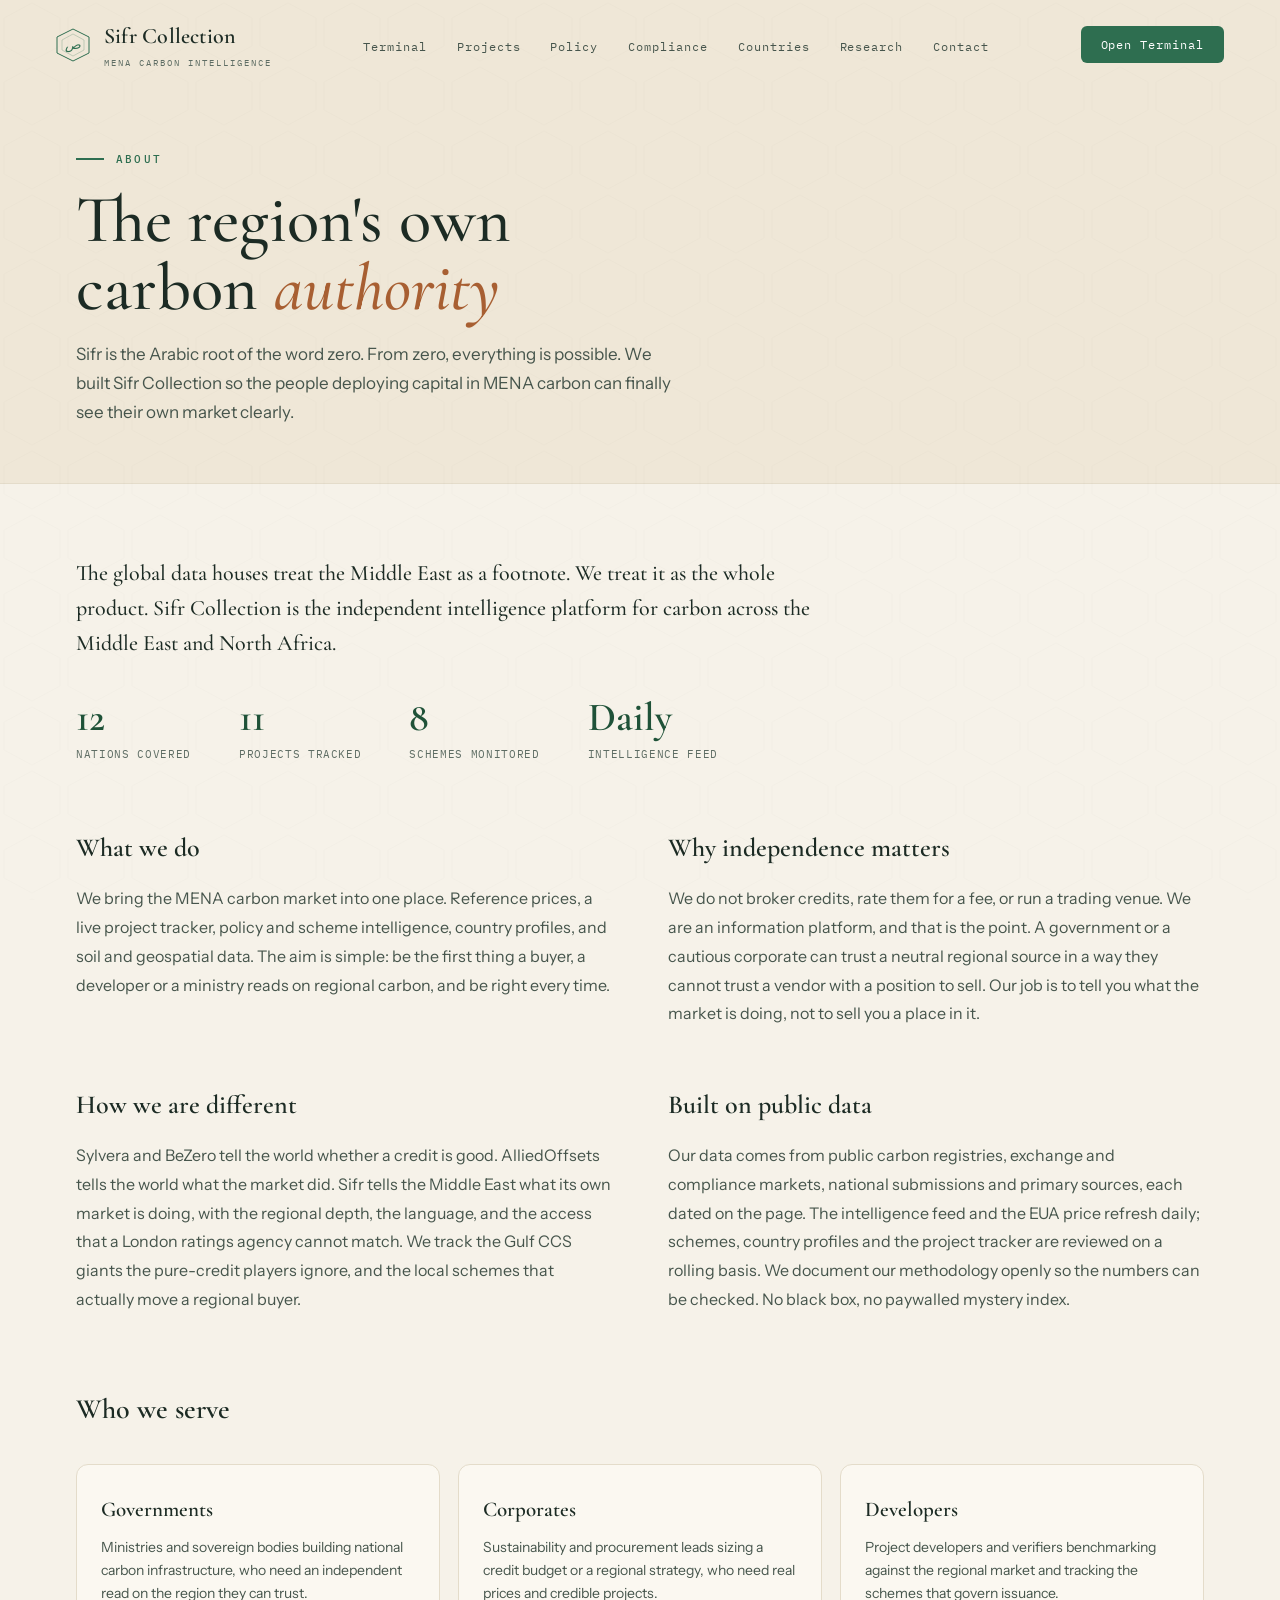
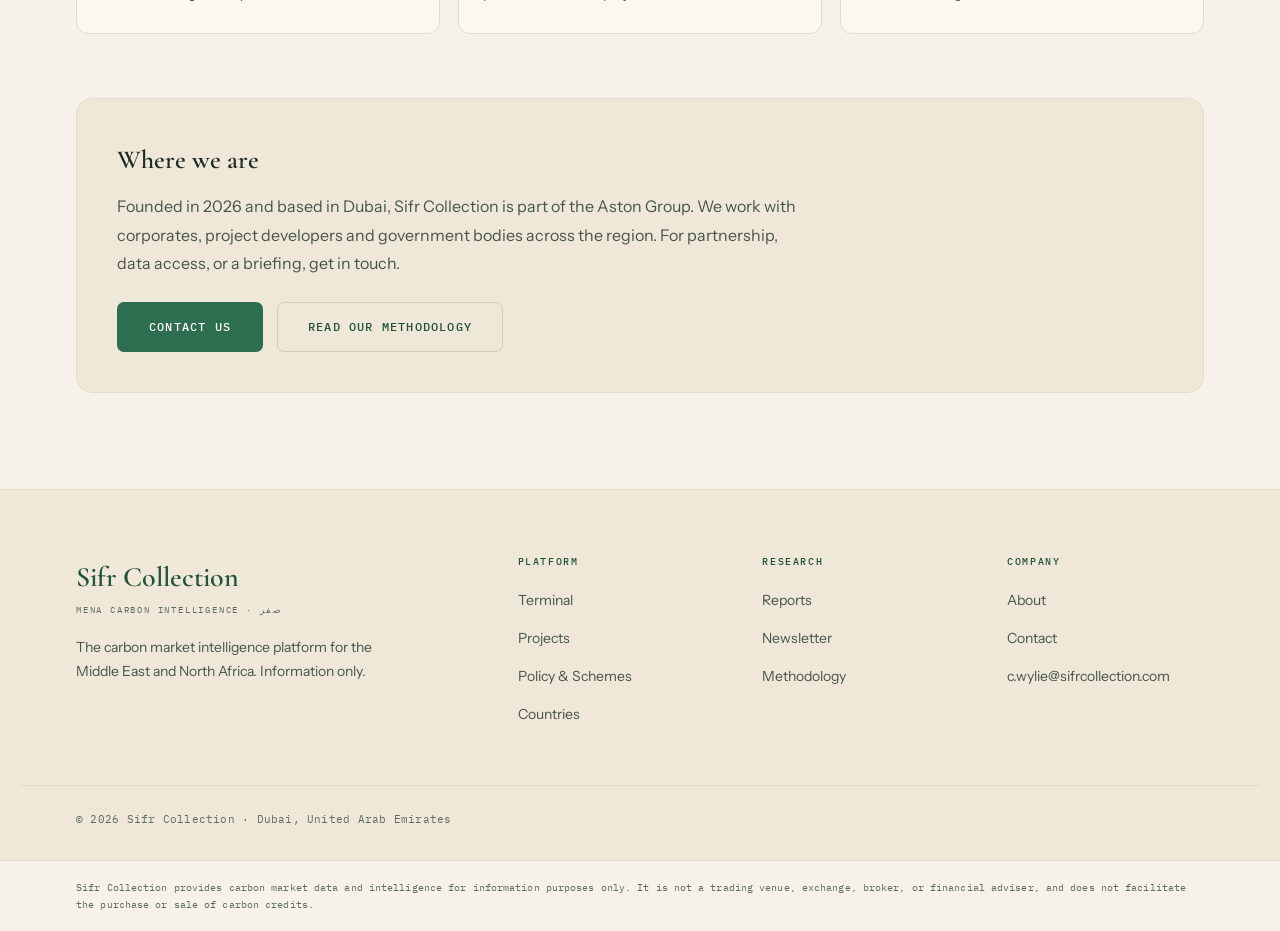
==== commit 76f16e0d: "Content and mobile fixes from the site review - Enquiry form sends through Resend (new api/contact.j" ====
--- a/about.html
+++ b/about.html
@@ -8,6 +8,7 @@
 <link rel="canonical" href="https://sifrcollection.com/about">
 <meta name="robots" content="index, follow, max-image-preview:large">
 <link rel="icon" type="image/svg+xml" href="favicon.svg">
+<link rel="apple-touch-icon" href="/apple-touch-icon.png">
 <meta property="og:type" content="website">
 <meta property="og:site_name" content="Sifr Collection">
 <meta property="og:title" content="About Sifr Collection">
@@ -36,7 +37,7 @@
 <div class="geo-pattern"></div>
 
 <nav id="mainNav" class="scrolled">
-  <a class="nav-logo" href="index.html">
+  <a class="nav-logo" href="/">
     <svg width="34" height="34" viewBox="0 0 34 34" fill="none">
       <polygon points="17,1 33,9 33,25 17,33 1,25 1,9" fill="none" stroke="#2e6e50" stroke-width="1"/>
       <polygon points="17,6 28,12 28,22 17,28 6,22 6,12" fill="none" stroke="rgba(46,110,80,0.4)" stroke-width="0.6"/>
@@ -45,15 +46,15 @@
     <div><div class="nav-logo-ar">Sifr Collection</div><div class="nav-logo-en">MENA Carbon Intelligence</div></div>
   </a>
   <ul class="nav-links">
-    <li><a href="dashboard.html">Terminal</a></li>
-    <li><a href="projects.html">Projects</a></li>
-    <li><a href="policy.html">Policy</a></li>
-    <li><a href="compliance.html">Compliance</a></li>
-    <li><a href="countries.html">Countries</a></li>
-    <li><a href="research.html">Research</a></li>
-    <li><a href="index.html#contact">Contact</a></li>
+    <li><a href="/dashboard">Terminal</a></li>
+    <li><a href="/projects">Projects</a></li>
+    <li><a href="/policy">Policy</a></li>
+    <li><a href="/compliance">Compliance</a></li>
+    <li><a href="/countries">Countries</a></li>
+    <li><a href="/research">Research</a></li>
+    <li><a href="/#contact">Contact</a></li>
   </ul>
-  <a href="dashboard.html" class="nav-cta">Open Terminal</a>
+  <a href="/dashboard" class="nav-cta">Open Terminal</a>
 </nav>
 
 <section class="page-hero2">
@@ -105,8 +106,8 @@
       <h3 style="font-family:var(--serif);font-size:26px;font-weight:600;color:var(--text);margin-bottom:10px">Where we are</h3>
       <p style="font-size:16px;line-height:1.8;color:var(--sand-dim);max-width:680px">Founded in 2026 and based in Dubai, Sifr Collection is part of the Aston Group. We work with corporates, project developers and government bodies across the region. For partnership, data access, or a briefing, get in touch.</p>
       <div style="margin-top:24px;display:flex;gap:14px;flex-wrap:wrap">
-        <a class="btn-primary" href="index.html#contact">Contact us</a>
-        <a class="btn-secondary" href="methodology.html">Read our methodology</a>
+        <a class="btn-primary" href="/#contact">Contact us</a>
+        <a class="btn-secondary" href="/methodology">Read our methodology</a>
       </div>
     </div>
   </div>
@@ -120,16 +121,16 @@
       <p class="footer-desc">The carbon market intelligence platform for the Middle East and North Africa. Information only.</p>
     </div>
     <div><div class="footer-col-title">Platform</div><ul class="footer-links">
-      <li><a href="dashboard.html">Terminal</a></li><li><a href="projects.html">Projects</a></li>
-      <li><a href="policy.html">Policy &amp; Schemes</a></li><li><a href="countries.html">Countries</a></li>
+      <li><a href="/dashboard">Terminal</a></li><li><a href="/projects">Projects</a></li>
+      <li><a href="/policy">Policy &amp; Schemes</a></li><li><a href="/countries">Countries</a></li>
     </ul></div>
     <div><div class="footer-col-title">Research</div><ul class="footer-links">
-      <li><a href="research.html">Reports</a></li><li><a href="research.html#newsletter">Newsletter</a></li>
-      <li><a href="methodology.html">Methodology</a></li>
+      <li><a href="/research">Reports</a></li><li><a href="/research#newsletter">Newsletter</a></li>
+      <li><a href="/methodology">Methodology</a></li>
     </ul></div>
     <div><div class="footer-col-title">Company</div><ul class="footer-links">
-      <li><a href="about.html">About</a></li><li><a href="index.html#contact">Contact</a></li>
-      <li><a href="mailto:C.wylie@sifrcollection.com">C.wylie@sifrcollection.com</a></li>
+      <li><a href="/about">About</a></li><li><a href="/#contact">Contact</a></li>
+      <li><a href="mailto:c.wylie@sifrcollection.com">c.wylie@sifrcollection.com</a></li>
     </ul></div>
   </div>
   <div class="footer-bottom"><div class="footer-copy">© 2026 Sifr Collection · Dubai, United Arab Emirates</div></div>
--- a/shared.css
+++ b/shared.css
@@ -173,12 +173,22 @@
   .section-inner { padding:0 32px; }
   nav, nav.scrolled { padding:14px 32px; }
   .footer-grid, .footer-bottom, .disclaimer-inner { padding-left:32px; padding-right:32px; }
+  /* Tablet: keep all links visible without colliding with the CTA */
+  .nav-links { gap:16px; }
+  .nav-links a { font-size:11px; letter-spacing:0.04em; white-space:nowrap; }
+  .nav-logo-ar { white-space:nowrap; }
+  .nav-logo-en { display:none; }
+  .nav-logo { margin-right:20px; }
+  .nav-cta { white-space:nowrap; }
+}
+@media (min-width: 761px) and (max-width: 960px) {
+  /* "Terminal" is already in the links; drop the duplicate CTA so nothing collides */
+  .nav-cta { display:none; }
 }
 @media (max-width: 760px) {
   body { font-size:16px; }
-  /* Compact 2-row mobile nav (CSS grid): logo + CTA on top,
-     a single scrollable links strip underneath. Replaces the links
-     that used to vanish, without the bulky 3-row wrap. */
+  /* Compact mobile nav (CSS grid): logo + CTA on top, the links
+     underneath, wrapping onto a second line so none are cut off. */
   nav, nav.scrolled {
     display:grid; grid-template-columns:1fr auto;
     grid-template-areas:"logo cta" "links links";
@@ -194,17 +204,15 @@
   nav > div { grid-area:cta; justify-self:end; flex-wrap:nowrap; }
   .nav-links {
     grid-area:links;
-    display:flex; flex-wrap:nowrap; overflow-x:auto; gap:18px;
+    display:flex; flex-wrap:wrap; gap:6px 16px;
     padding-top:6px; border-top:1px solid var(--line);
-    -webkit-overflow-scrolling:touch; scrollbar-width:none;
   }
-  .nav-links::-webkit-scrollbar { display:none; }
   .nav-links a { font-size:12.5px; letter-spacing:0.04em; white-space:nowrap; flex:0 0 auto; padding:1px 0; }
   .nav-links a::after { display:none; }
   .nav-cta { padding:8px 13px; }
   .section-inner { padding:0 20px; }
   .section-title { font-size:clamp(30px,8.4vw,44px); }
-  .page-hero2 { padding:104px 0 40px; }
+  .page-hero2 { padding:136px 0 40px; }
   .page-hero2 p { font-size:16px; }
   .page-body { padding:44px 0 64px; }
   .faq-section { padding:60px 0; }
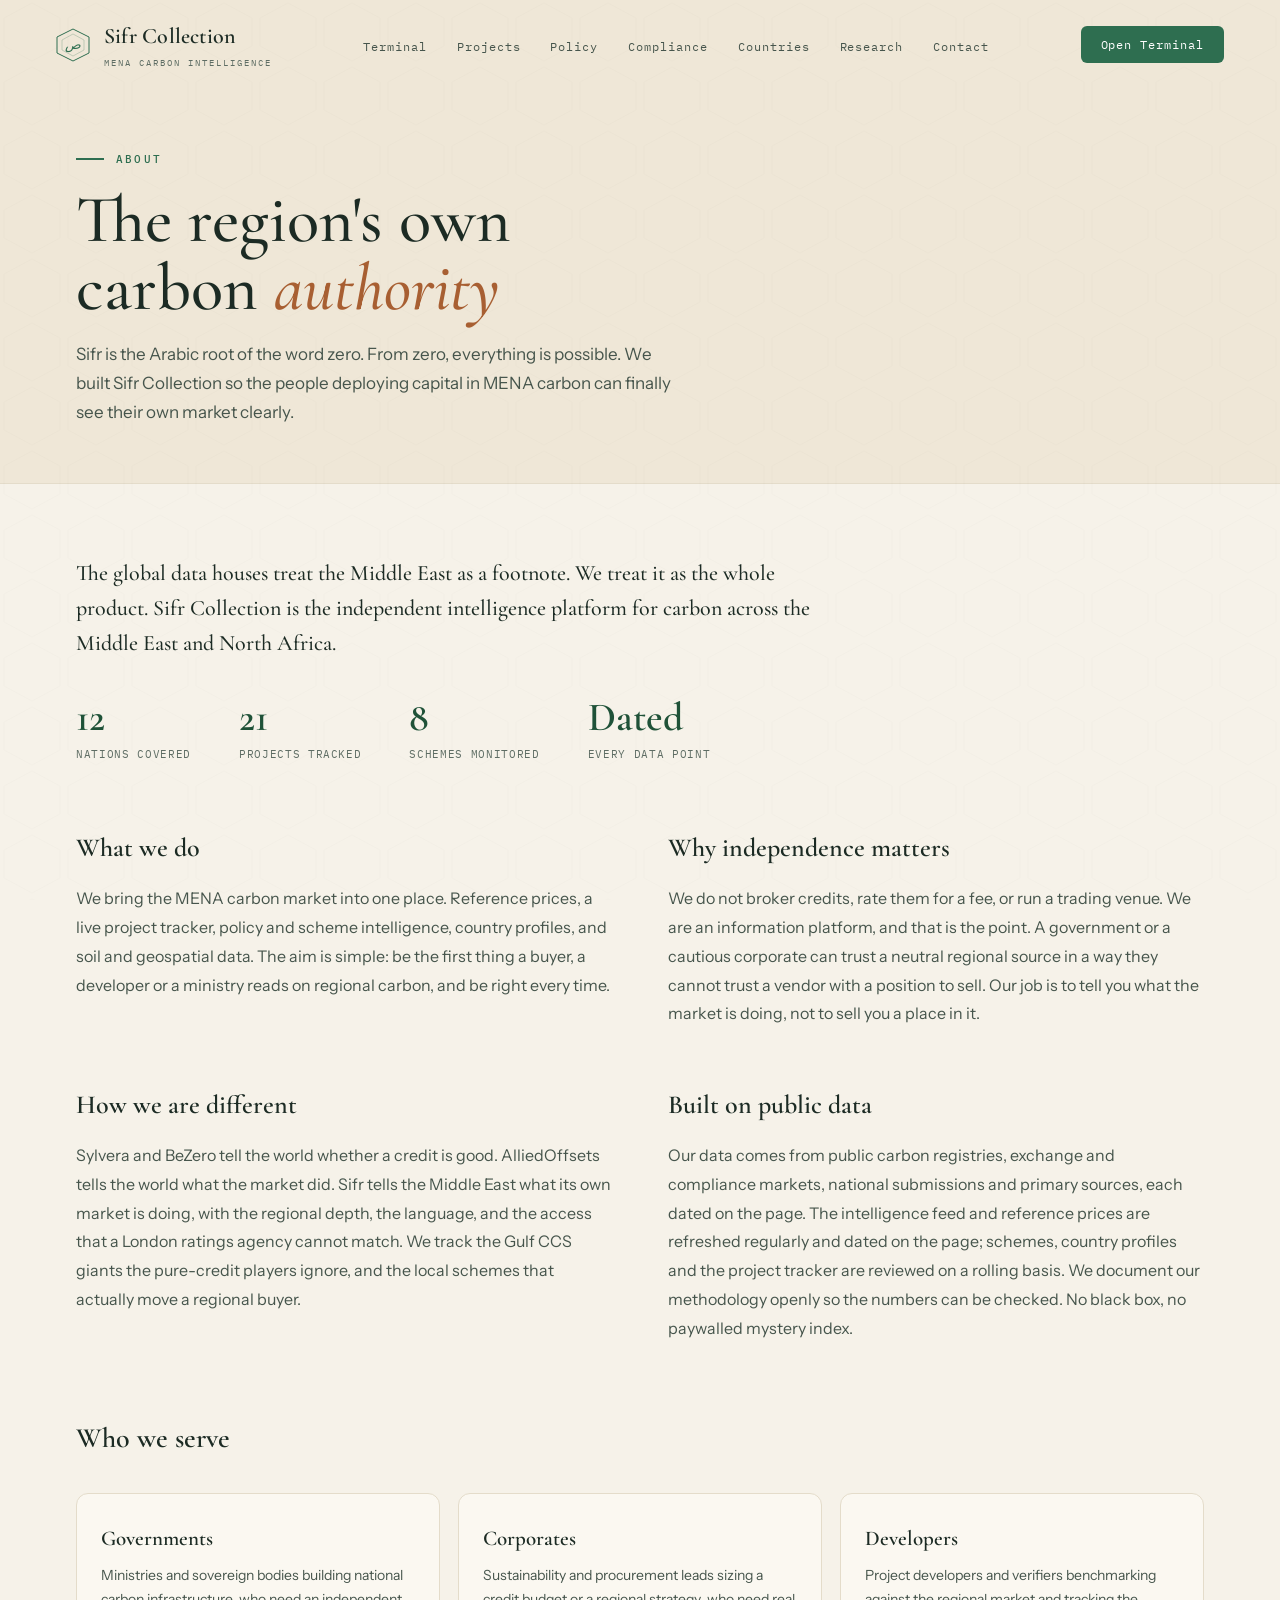
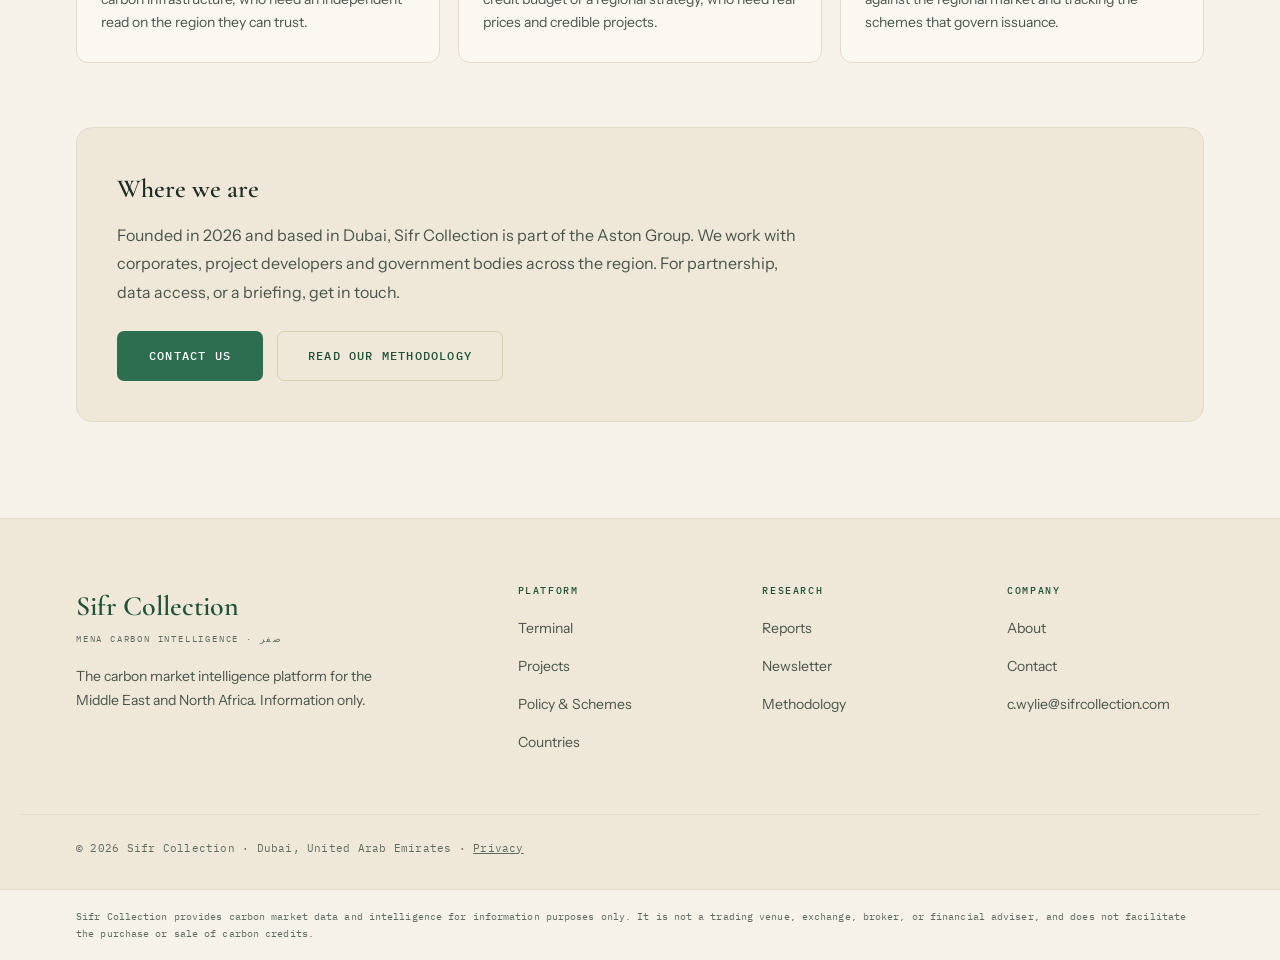
==== commit efd8089a: "Privacy page, fresh feed and prices, 404, analytics, security headers - New /privacy page, linked fr" ====
--- a/about.html
+++ b/about.html
@@ -17,6 +17,7 @@
 <meta property="og:image" content="https://sifrcollection.com/og-image.png">
 <meta name="twitter:card" content="summary_large_image">
 <link rel="stylesheet" href="shared.css">
+<script src="projects-data.js"></script>
 <style>
 .about-body { padding:72px 0 96px; }
 .about-body .lede { font-size:22px; line-height:1.6; color:var(--text); max-width:760px; font-family:var(--serif); font-weight:500; }
@@ -71,9 +72,9 @@
 
     <div class="fact-row">
       <div class="fact"><div class="n">12</div><div class="l">Nations covered</div></div>
-      <div class="fact"><div class="n">11</div><div class="l">Projects tracked</div></div>
+      <div class="fact"><div class="n" id="factProjects">21</div><div class="l">Projects tracked</div></div>
       <div class="fact"><div class="n">8</div><div class="l">Schemes monitored</div></div>
-      <div class="fact"><div class="n">Daily</div><div class="l">Intelligence feed</div></div>
+      <div class="fact"><div class="n">Dated</div><div class="l">Every data point</div></div>
     </div>
 
     <div class="about-grid">
@@ -91,7 +92,7 @@
       </div>
       <div class="about-block">
         <h3>Built on public data</h3>
-        <p>Our data comes from public carbon registries, exchange and compliance markets, national submissions and primary sources, each dated on the page. The intelligence feed and the EUA price refresh daily; schemes, country profiles and the project tracker are reviewed on a rolling basis. We document our methodology openly so the numbers can be checked. No black box, no paywalled mystery index.</p>
+        <p>Our data comes from public carbon registries, exchange and compliance markets, national submissions and primary sources, each dated on the page. The intelligence feed and reference prices are refreshed regularly and dated on the page; schemes, country profiles and the project tracker are reviewed on a rolling basis. We document our methodology openly so the numbers can be checked. No black box, no paywalled mystery index.</p>
       </div>
     </div>
 
@@ -133,12 +134,17 @@
       <li><a href="mailto:c.wylie@sifrcollection.com">c.wylie@sifrcollection.com</a></li>
     </ul></div>
   </div>
-  <div class="footer-bottom"><div class="footer-copy">© 2026 Sifr Collection · Dubai, United Arab Emirates</div></div>
+  <div class="footer-bottom"><div class="footer-copy">© 2026 Sifr Collection · Dubai, United Arab Emirates · <a href="/privacy" style="color:inherit">Privacy</a></div></div>
 </footer>
 <div class="disclaimer-strip"><div class="disclaimer-inner">Sifr Collection provides carbon market data and intelligence for information purposes only. It is not a trading venue, exchange, broker, or financial adviser, and does not facilitate the purchase or sale of carbon credits.</div></div>
 
 <script>
 const nav=document.getElementById('mainNav'); addEventListener('scroll',()=>nav.classList.toggle('scrolled',scrollY>40),{passive:true});
 </script>
+<script>
+(function(){ var n = (window.SIFR_PROJECTS || []).length; var el = document.getElementById('factProjects'); if (el && n) el.textContent = n; })();
+</script>
+<script>window.va = window.va || function () { (window.vaq = window.vaq || []).push(arguments); };</script>
+<script defer src="/_vercel/insights/script.js"></script>
 </body>
 </html>
